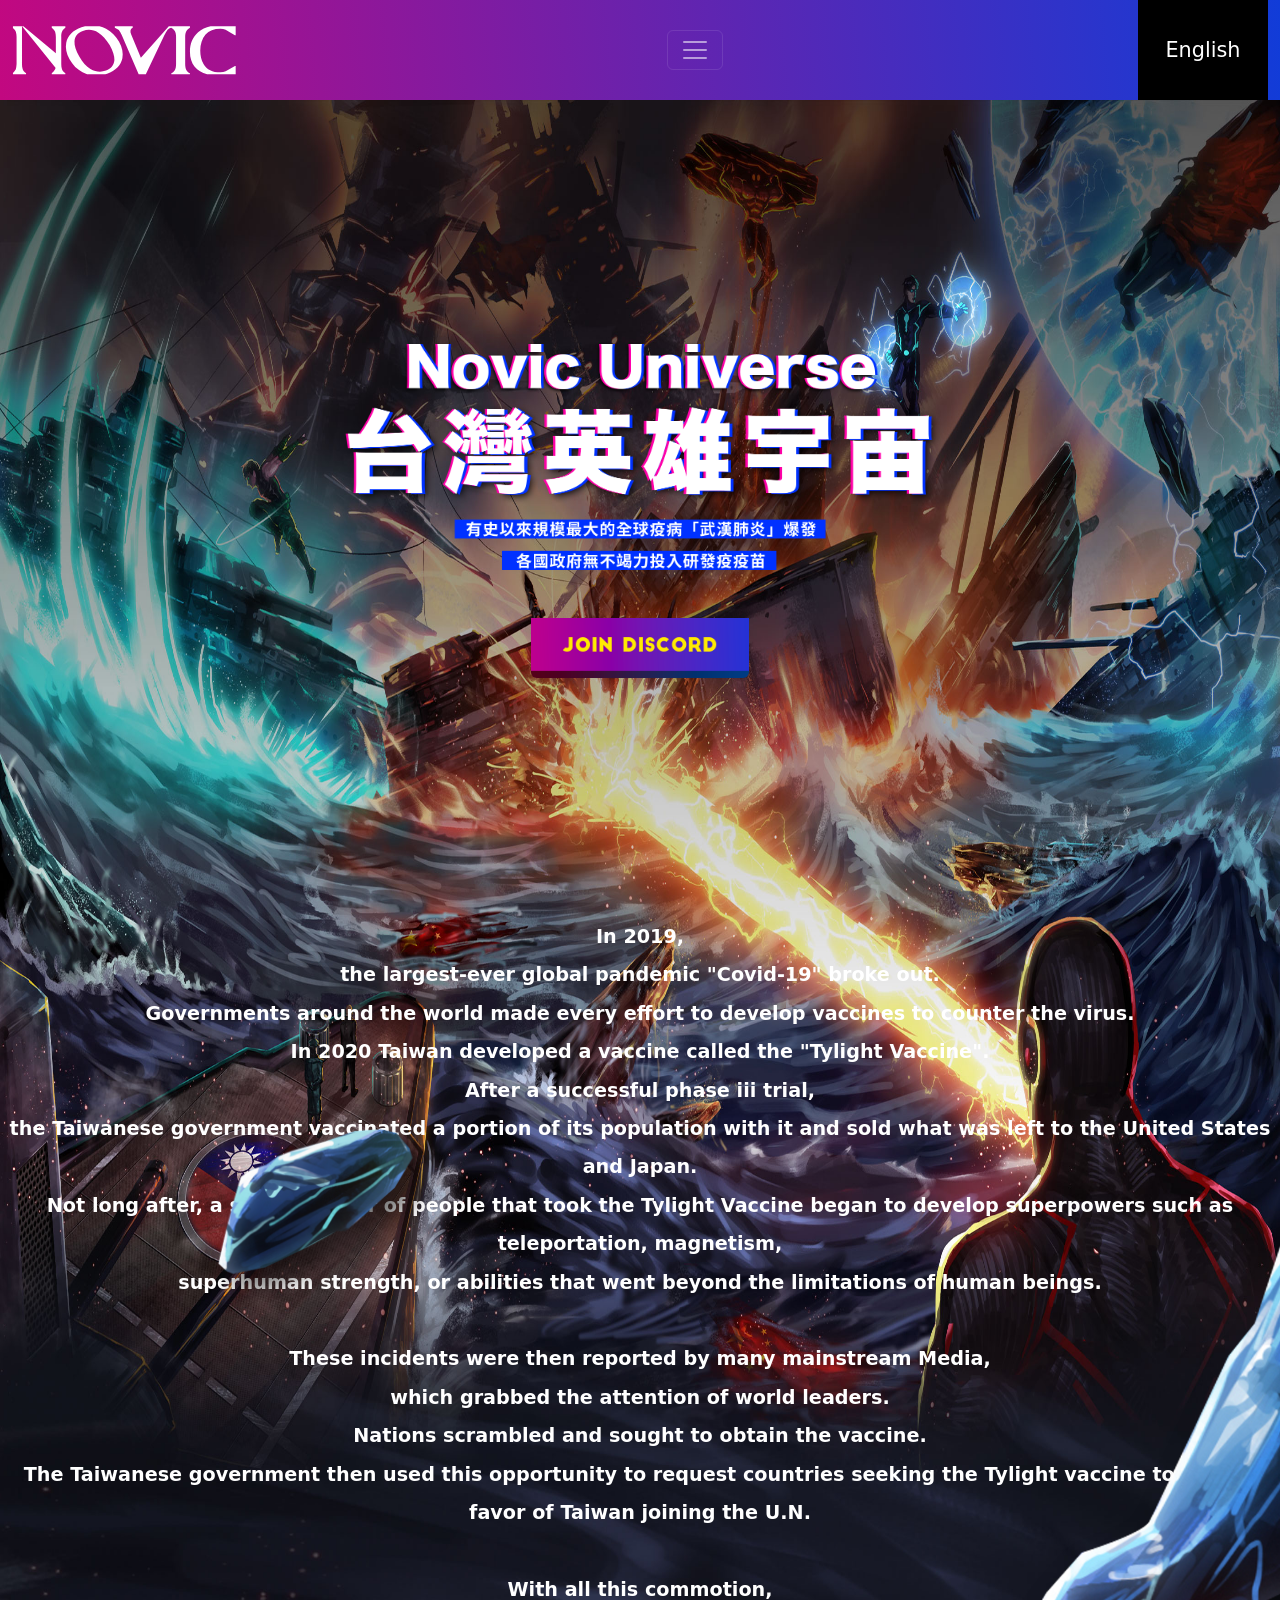
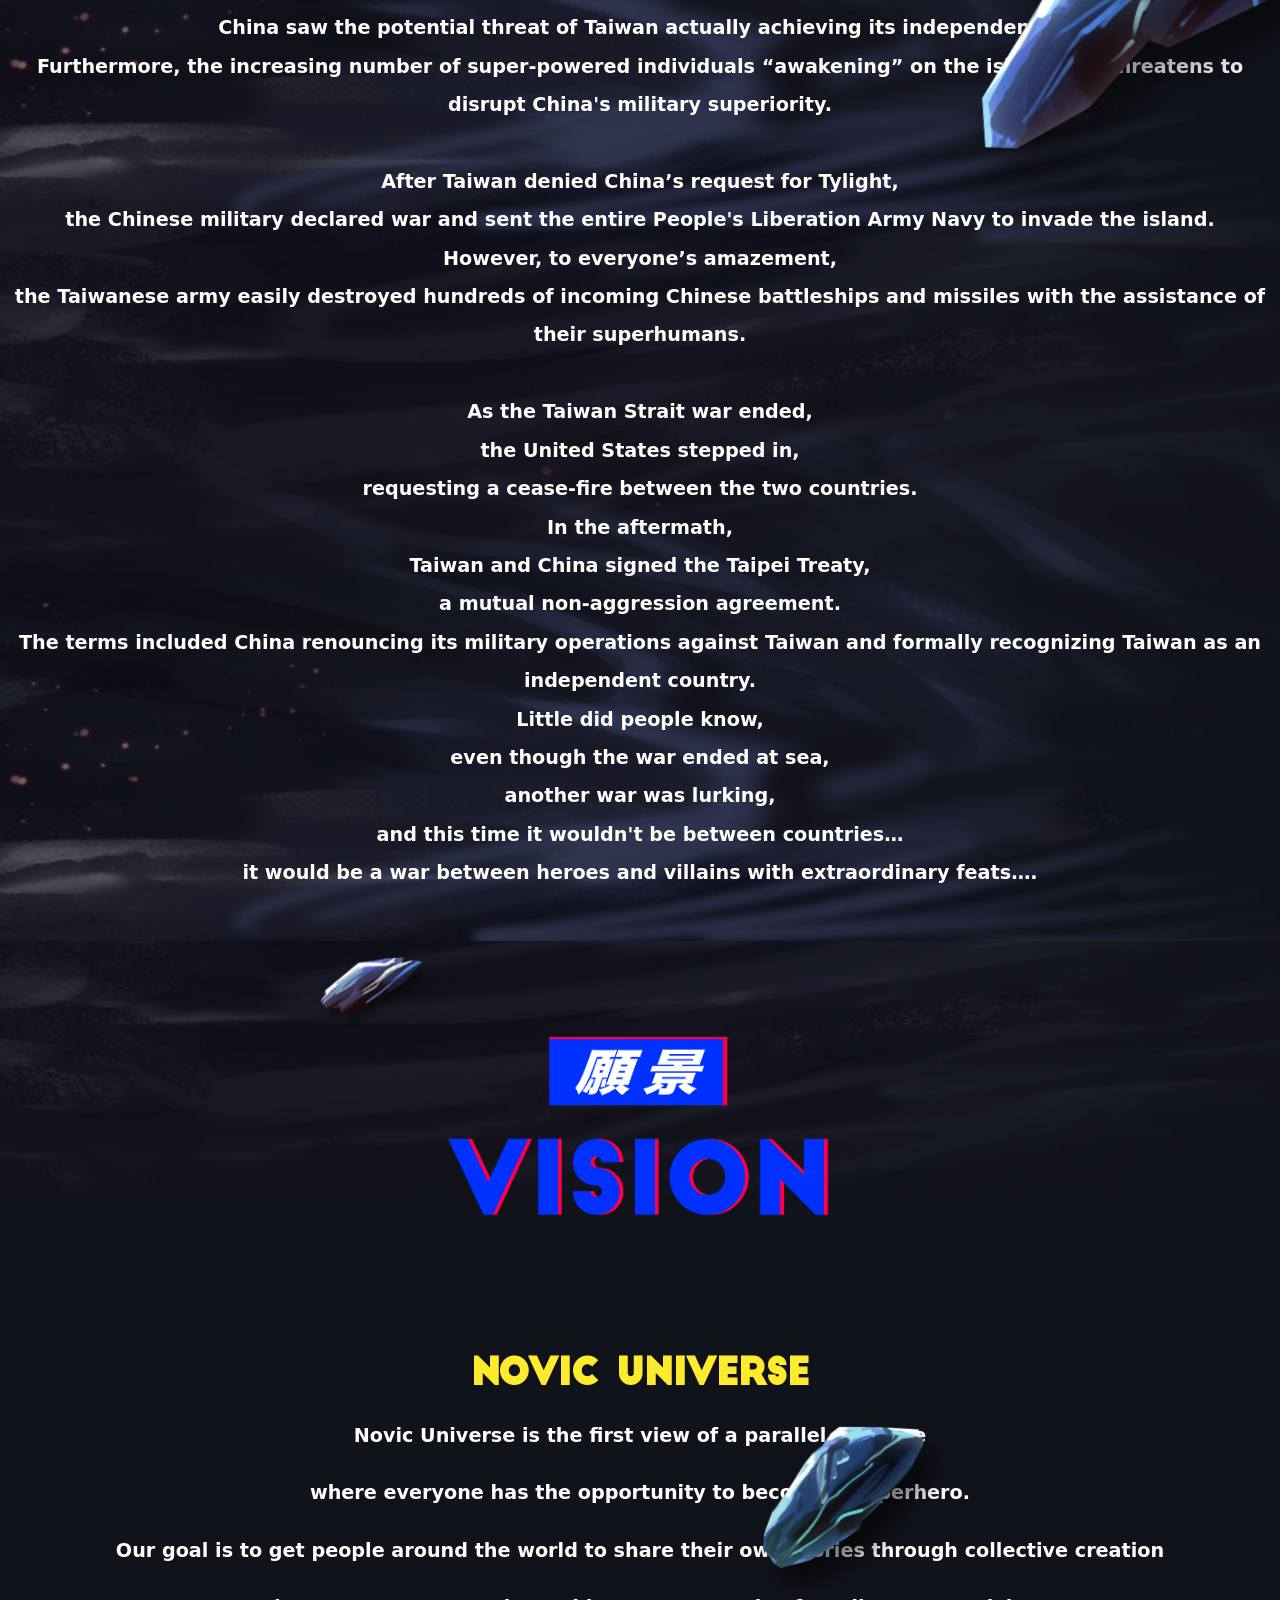
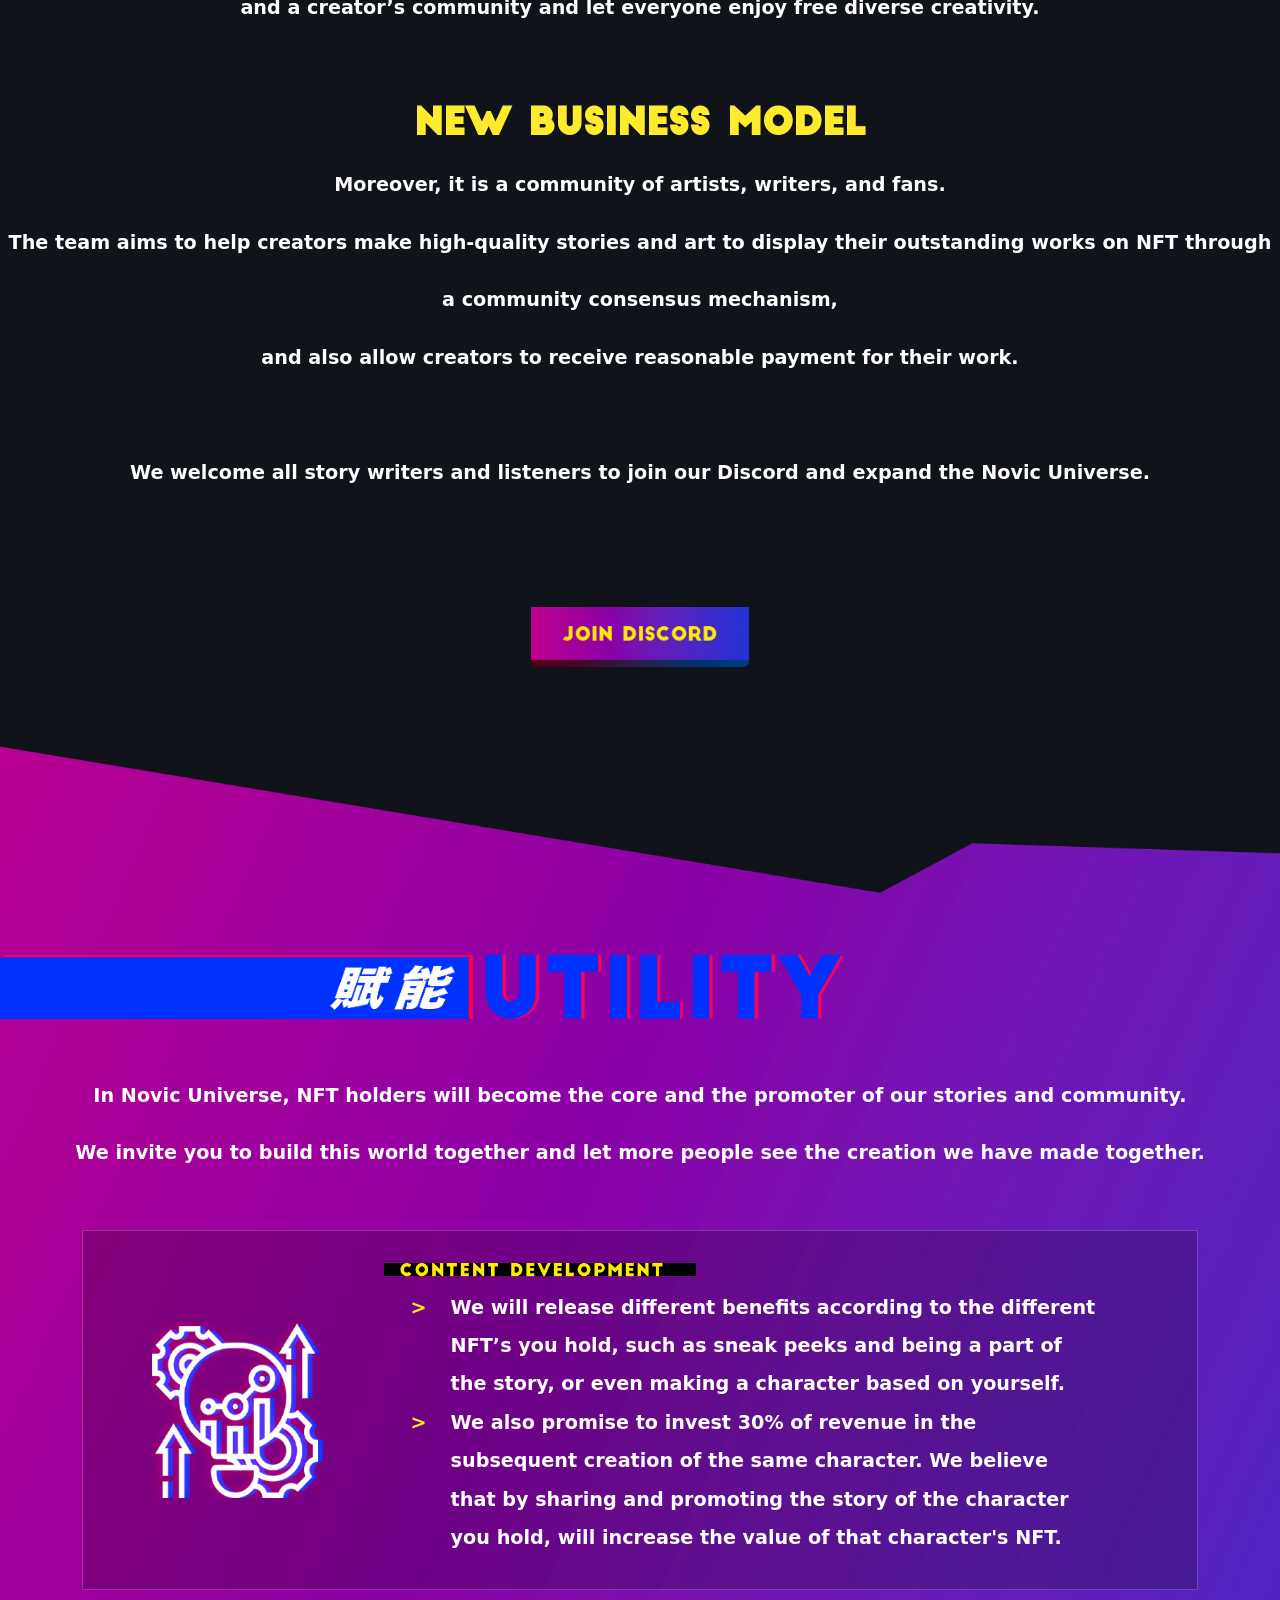
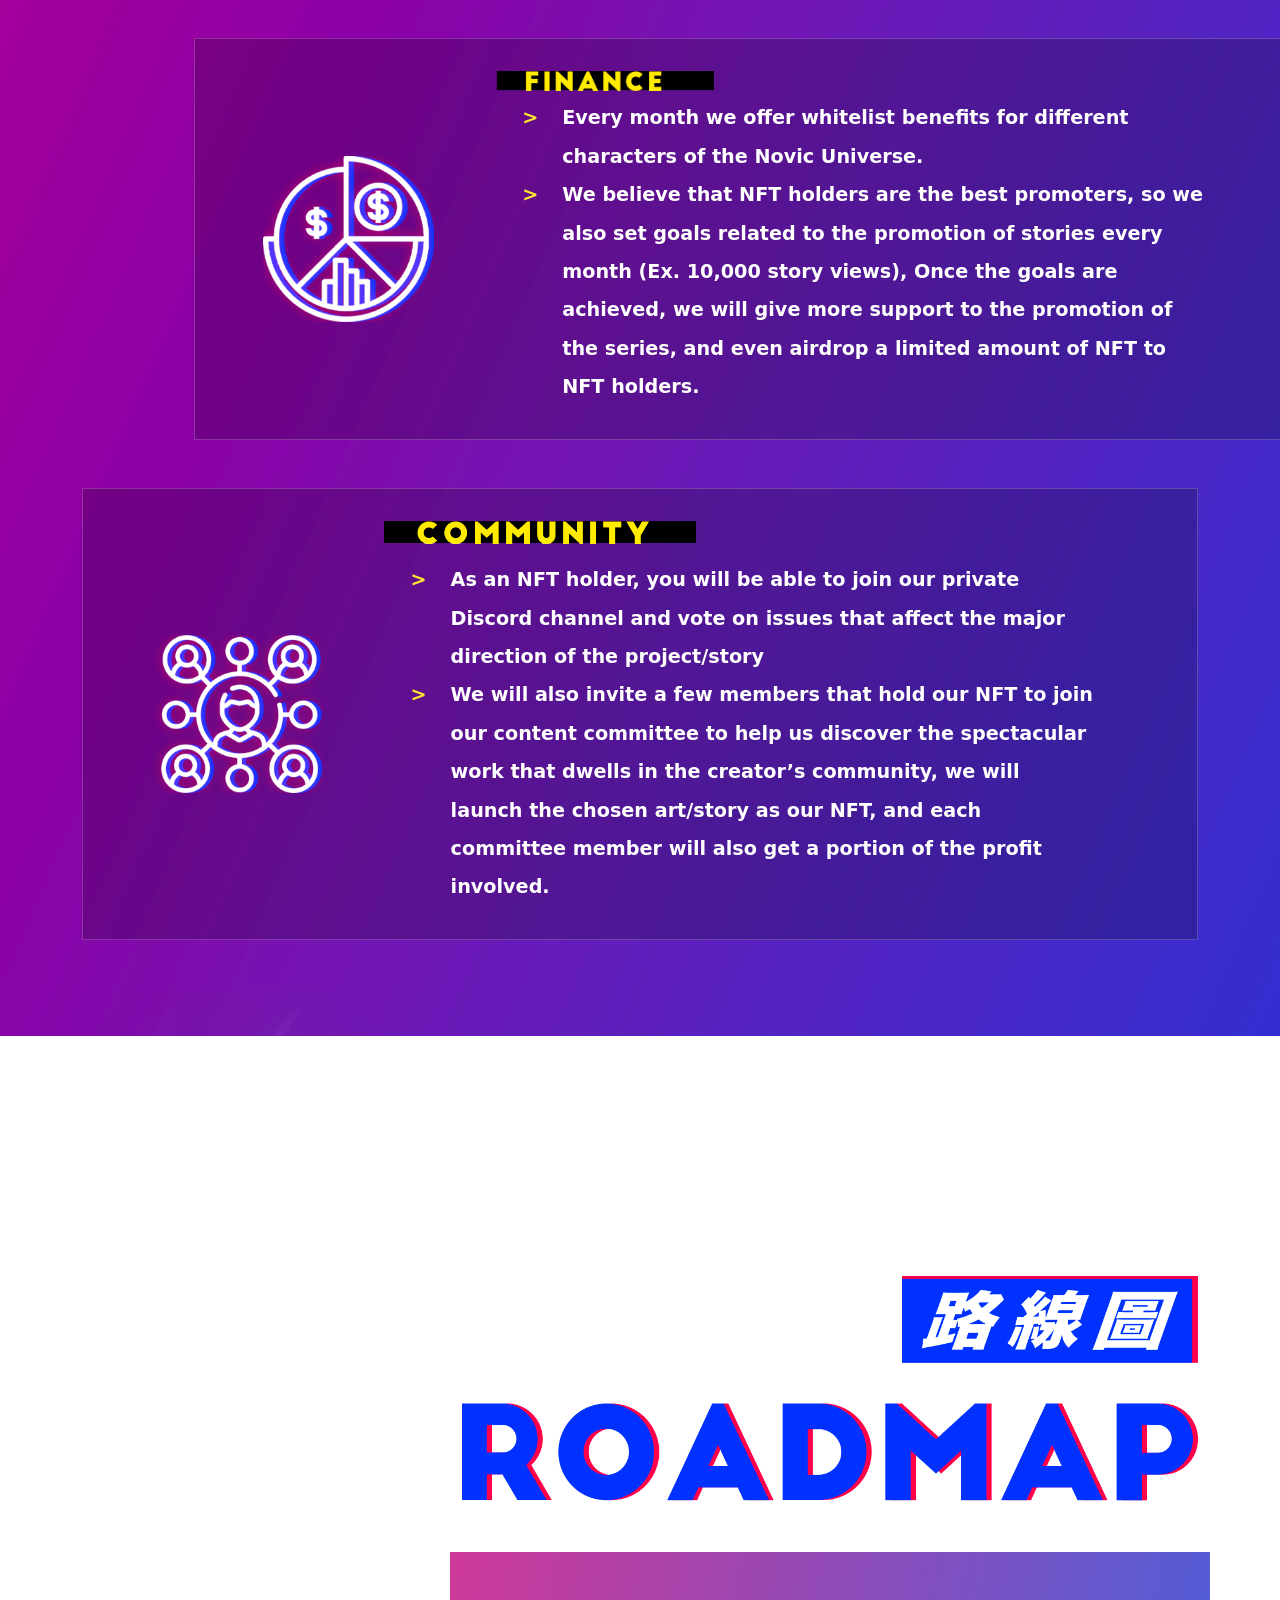
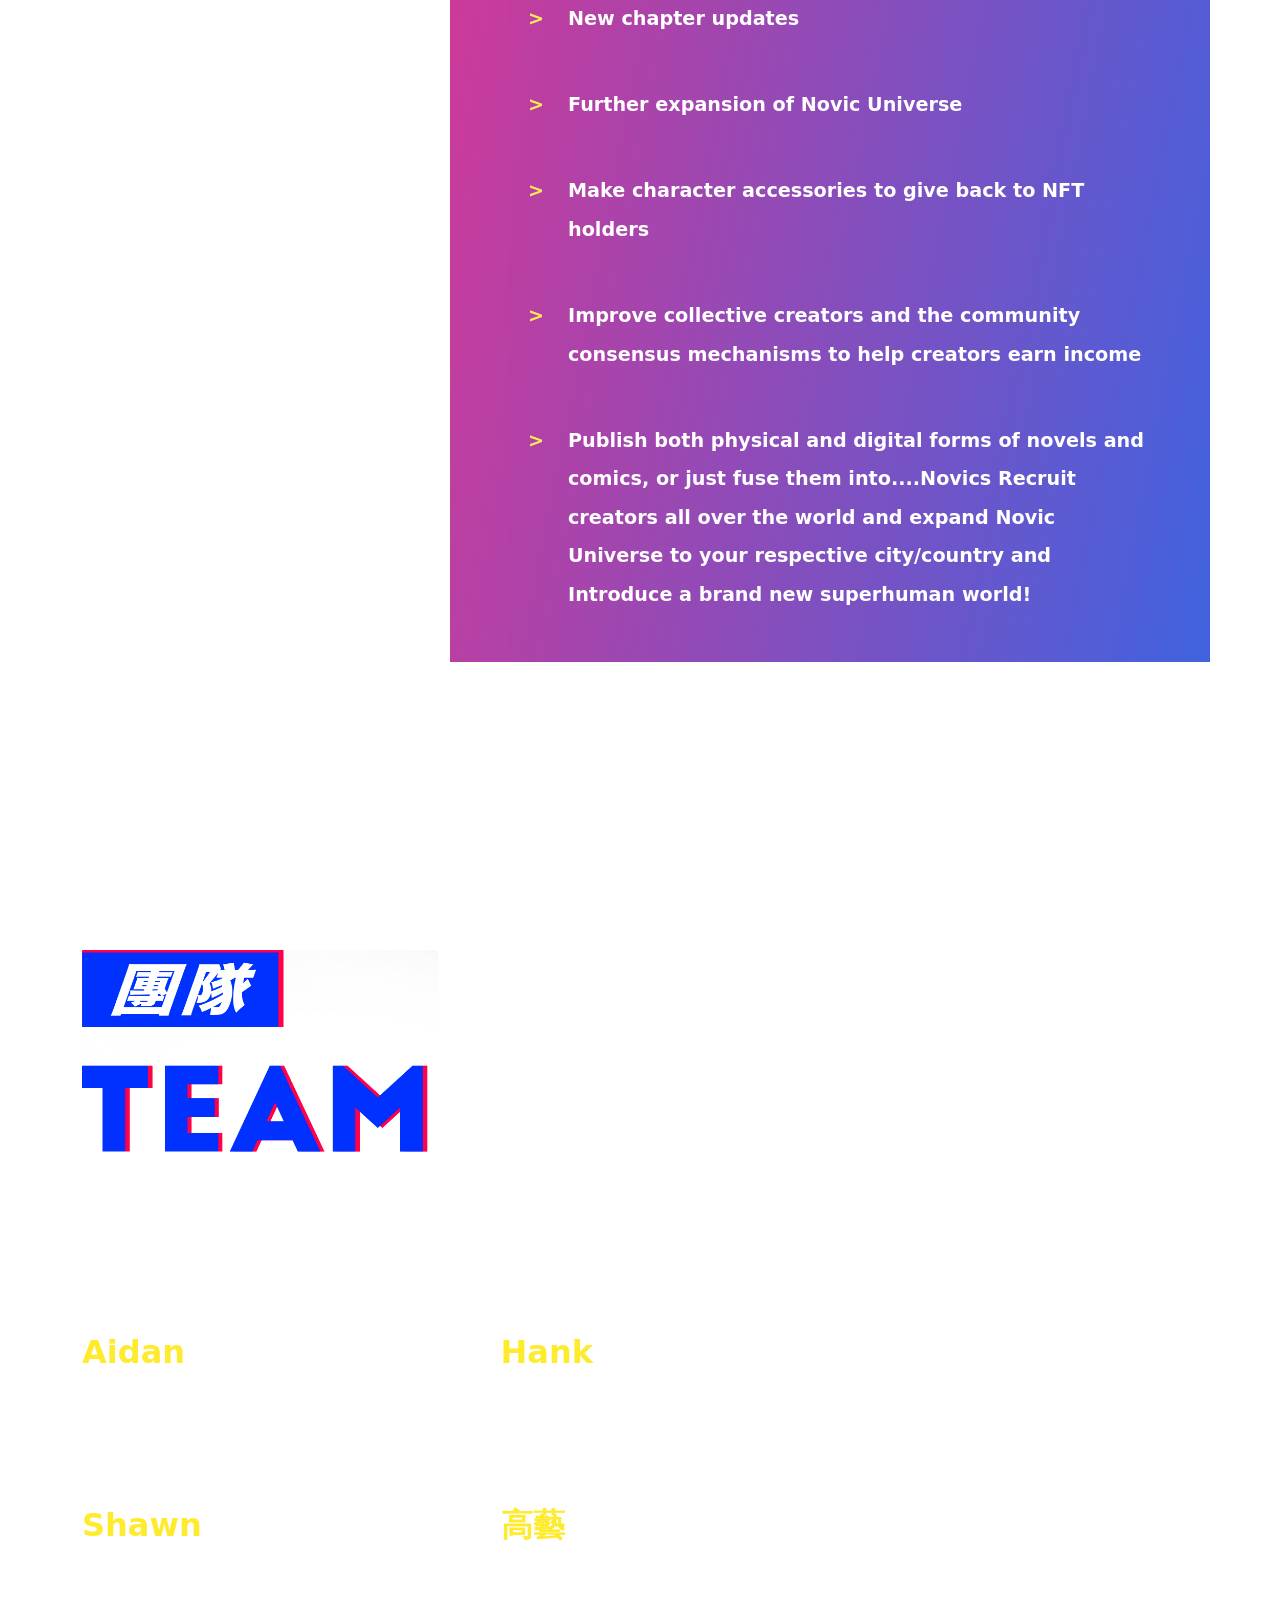
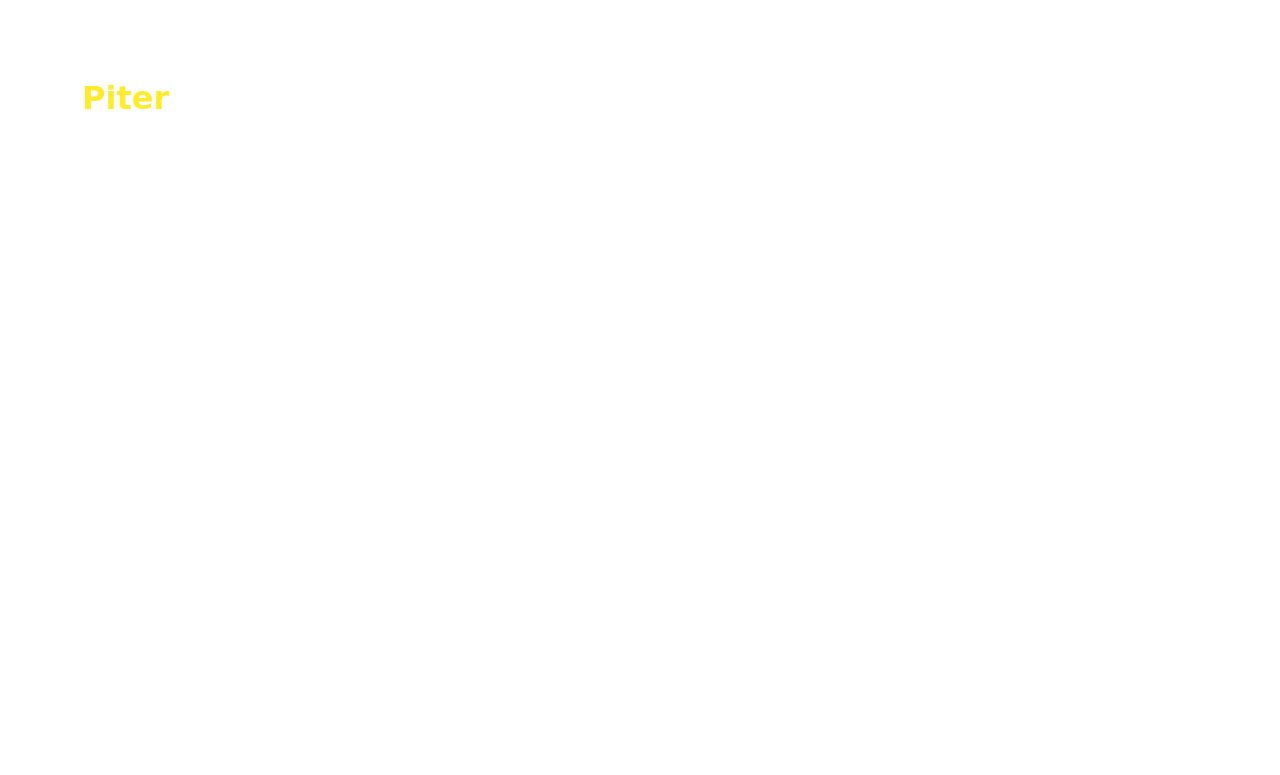
==== index _en.html @ e566b88c "English page done" ====
<!DOCTYPE html>
<html lang="en">
<head>
  <meta charset="UTF-8">
  <meta http-equiv="X-UA-Compatible" content="IE=edge">
  <meta name="viewport" content="width=device-width, initial-scale=1.0">
  <title>Novic</title>
  <!-- CSS only -->
  <link href="https://cdn.jsdelivr.net/npm/bootstrap@5.1.3/dist/css/bootstrap.min.css" rel="stylesheet" integrity="sha384-1BmE4kWBq78iYhFldvKuhfTAU6auU8tT94WrHftjDbrCEXSU1oBoqyl2QvZ6jIW3" crossorigin="anonymous">
  <link rel="stylesheet" type="text/css"  href="main.css">
</head>
<body>
  <nav class="navbar navbar-expand-xxl navbar-dark" aria-label="Seventh navbar example" id="nav">
    <div class="container-fluid">
      <a class="navbar-brand" href="#">
        <svg 
        xmlns="http://www.w3.org/2000/svg"
        xmlns:xlink="http://www.w3.org/1999/xlink"
        width="224px" height="49px">
        <path fill-rule="evenodd"  fill="rgb(255, 255, 255)"
        d="M208.367,46.373 C210.414,46.373 212.091,46.004 213.672,45.262 L222.979,39.911 L223.682,39.911 L223.682,48.213 L195.080,48.213 C189.820,46.755 185.674,44.292 182.678,40.727 C179.609,36.789 177.932,31.735 177.932,25.639 C177.932,17.687 180.631,11.222 186.121,6.242 C189.465,3.390 193.624,1.444 198.597,0.322 L223.682,0.322 L223.682,9.140 L222.887,9.140 L213.580,3.790 C212.091,3.048 210.414,2.677 208.460,2.677 C201.947,2.677 196.920,4.610 193.570,8.398 C190.123,12.561 188.264,17.910 188.264,24.601 C188.264,29.951 189.286,34.412 191.522,37.902 C194.777,43.550 200.363,46.373 208.367,46.373 ZM159.320,47.342 C160.805,46.674 162.016,45.483 162.948,43.922 C163.693,42.511 164.063,40.578 164.063,37.977 L164.063,11.075 C164.063,8.547 163.693,6.614 162.948,5.127 C162.112,3.641 160.805,2.453 159.320,1.637 C157.736,2.006 156.433,2.750 155.596,3.864 C154.571,5.351 153.456,7.134 152.338,9.214 L133.829,48.213 L126.662,48.213 L109.712,8.994 C108.779,6.986 107.849,5.351 106.827,4.013 C105.895,3.194 104.592,2.378 102.825,1.637 L102.825,0.322 L120.692,0.322 L120.692,1.637 C118.367,2.750 117.808,5.053 119.204,8.547 L128.862,31.687 L156.813,0.322 L177.931,0.322 L177.931,1.637 C176.443,2.378 175.140,3.567 174.303,5.127 C173.559,6.538 173.185,8.472 173.185,11.075 L173.185,37.977 C173.185,40.504 173.559,42.436 174.303,43.922 C175.140,45.408 176.350,46.596 177.931,47.342 L177.931,48.213 L159.320,48.213 L159.320,47.342 ZM110.388,32.255 C108.871,39.451 103.770,44.577 95.086,47.639 C94.472,47.855 93.862,48.033 93.252,48.213 L75.126,48.213 C73.581,47.705 72.051,47.083 70.540,46.299 C65.171,43.397 60.763,39.103 57.531,33.255 C54.337,27.477 53.248,22.010 54.228,16.791 C55.745,9.595 60.846,4.467 69.492,1.336 C70.677,0.920 71.859,0.604 73.031,0.322 L87.468,0.322 C89.701,0.880 91.904,1.668 94.079,2.745 C99.532,5.617 103.770,9.974 107.085,15.789 C110.279,21.569 111.368,27.033 110.388,32.255 ZM97.634,19.121 C94.233,13.335 90.438,9.229 86.382,6.675 C81.316,3.588 76.139,3.058 70.815,5.015 C65.570,6.943 62.737,10.461 62.510,15.577 C62.271,19.561 63.842,24.614 67.282,30.468 C70.514,36.314 74.226,40.449 78.451,42.941 C83.562,45.932 88.691,46.562 94.019,44.605 C99.260,42.675 101.975,39.118 102.406,34.012 C102.524,29.990 100.943,25.103 97.634,19.121 ZM39.760,47.339 C41.341,46.078 42.459,44.666 43.111,43.254 C43.481,41.842 43.296,43.997 43.481,41.842 L10.056,0.324 L11.401,0.324 L43.855,27.126 L43.855,11.074 C43.855,8.992 43.577,7.209 43.111,5.797 C42.552,4.310 41.341,2.973 39.760,1.636 L39.760,0.324 L53.347,0.324 L53.347,1.636 C51.578,2.973 50.371,4.310 49.997,5.797 C49.438,7.133 49.160,8.917 49.253,11.074 L49.253,37.976 C49.253,40.058 49.438,41.767 49.997,43.254 C50.371,44.666 51.488,46.078 53.347,47.339 L53.347,48.212 L39.760,48.212 L39.760,47.339 ZM14.072,47.342 L14.072,48.213 L0.951,48.213 L0.951,46.882 C2.254,45.734 3.257,44.503 3.832,43.255 C4.206,41.843 4.391,40.134 4.579,37.977 L4.579,11.075 C4.579,8.994 4.298,7.210 3.832,5.798 C3.334,4.467 2.293,3.256 0.951,2.058 L0.951,0.322 L9.977,0.322 L9.977,37.977 C9.977,40.060 10.162,41.769 10.721,43.255 C11.092,44.667 12.210,46.079 14.072,47.342 Z"/>
        </svg>
      </a>
      <button class="navbar-toggler" type="button" data-bs-toggle="collapse" data-bs-target="#navbarsExampleXxl" aria-controls="navbarsExampleXxl" aria-expanded="false" aria-label="Toggle navigation">
        <span class="navbar-toggler-icon"></span>
      </button>

      <div class="collapse navbar-collapse justify-content-md-center" id="navbarsExampleXxl">
        <ul class="navbar-nav">
          <li class="nav-item">
            <a class="nav-link" href="#main">worldview</a>
          </li>
          <li class="nav-item">
            <a class="nav-link" href="#">Character </a>
          </li>
          <li class="nav-item">
            <a class="nav-link" href="#vision">Vision</a>
          </li>
          <li class="nav-item">
            <a class="nav-link" href="#utility">utility</a>
          </li>
          <li class="nav-item">
            <a class="nav-link">Mint</a>
          </li>
          <li class="nav-item">
            <a class="nav-link" href="#roadmap">roadmap</a>
          </li>
          <li class="nav-item">
            <a class="nav-link" href="#team">team</a>
          </li>
        </ul>
      </div>
      <div class="language">
        English
        <div class="swith_language">
          <a class="nav-link" href="index.html">
            繁中
          </a>
        </div>
      </div>
    </div>
  </nav>

  <section id="main" class="pb-5">
    <div id="title">
      <img class="rounded mx-auto d-block logo" src="img/title.png" alt="">
      <a href="https://lihi1.com/vHdGQ" target="_blank">
        <img class="rounded mx-auto d-block pt-5 join_button" src="img/join.png" alt="" width="17%">
      </a>
      <img src="img/ston_1.png" class="stons" id="ston_1" alt="">
      <img src="img/ston_3.png" class="stons" id="ston_3" alt="">
      <p class="text fw-bold">
        In 2019, <br/>
        the largest-ever global pandemic "Covid-19" broke out. <br/>
        Governments around the world made every effort to develop vaccines to counter the virus.<br/>
        In 2020 Taiwan developed a vaccine called the "Tylight Vaccine". <br/>
        After a successful phase iii trial,<br/>
        the Taiwanese government vaccinated a portion of its population with it and sold what was left to the United States and Japan.<br/>
        Not long after, a small number of people that took the Tylight Vaccine began to develop superpowers such as teleportation, magnetism, <br/>
        superhuman strength, or abilities that went beyond the limitations of human beings. 
        <br/><br/>

        These incidents were then reported by many mainstream Media, <br/>
        which grabbed the attention of world leaders. <br/>
        Nations scrambled and sought to obtain the vaccine.<br/>
        The Taiwanese government then used this opportunity to request countries seeking the Tylight vaccine to vote in favor of Taiwan joining the U.N. <br/><br/>

        With all this commotion,<br/>
        China saw the potential threat of Taiwan actually achieving its independence.<br/>
        Furthermore,  the increasing number of super-powered individuals “awakening” on the island also threatens to disrupt China's military superiority.<br/><br/>
        
        
        After Taiwan denied China’s request for Tylight, <br/>
        the Chinese military declared war and sent the entire People's Liberation Army Navy to invade the island.<br/>
        However, to everyone’s amazement,<br/>
        the Taiwanese army easily destroyed hundreds of incoming Chinese battleships and missiles with the assistance of their superhumans.<br/><br/>

        As the Taiwan Strait war ended,<br/>
        the United States stepped in,<br/>
        requesting a cease-fire between the two countries.<br/>
        In the aftermath,<br/>
        Taiwan and China signed the Taipei Treaty,<br/>
        a mutual non-aggression agreement.<br/>
        The terms included China renouncing its military operations against Taiwan and formally recognizing Taiwan as an independent country.<br/>
        Little did people know, <br/>
        even though the war ended at sea,<br/>
        another war was lurking,<br/>
        and this time it wouldn't be between countries…<br/>
        it would be a war between heroes and villains with extraordinary feats….<br/>

      </p>
    </div>
  </section>
  <section id="vision" class="py-5">
    <img class="rounded mx-auto d-block pt-5" id="vision_title" src="img/vision_ttl.png" alt="" width="33%">
    <img src="img/ston_4.png" class="stons" id="ston_4" alt="">
    <img src="img/ston_2.png" class="stons" id="ston_2" alt="">
    <p class="subtitle"><strong>Novic Universe</strong></p>
    <p class="vision_text"><strong>
      Novic Universe is the first view of a parallel universe<br/>
      where everyone has the opportunity to become a superhero.<br/>
      Our goal is to get people around the world to share their own stories through collective creation<br/> 
      and a creator’s community and let everyone enjoy free diverse creativity.<br/><br>
      
    </strong></p>
    <p class="subtitle"><strong>New business model</strong></p>
    <p class="vision_text"><strong>
      Moreover, 
      it is a community of artists, writers, and fans. <br>
      The team aims to help creators make high-quality stories and art to display their outstanding works on NFT through a community consensus mechanism, <br>
      and also allow creators to receive reasonable payment for their work.<br><br>

      We welcome all story writers and listeners to join our Discord and expand the Novic Universe.<br><br>
    </strong></p>
    <a href="https://lihi1.com/vHdGQ" target="_blank">
      <img class="rounded mx-auto d-block pt-5 join_button" src="img/join.png" alt="" width="17%">
    </a>
  </section>
  <section id="utility" class="pb-5">
    <img class="rounded d-block pb-5" src="img/utility_ttl.png" alt="" width="66%">
    <p class="utility_text fw-bold">
      In Novic Universe, NFT holders will become the core and the promoter of our stories and community. <br>
      We invite you to build this world together and let more people see the creation we have made together. <br>
    </p>
    <div class="container">
      <div class="utility_block my-5">
        <div class="row">
          <div class="col-3 text-center align-self-center">
            <img src="img/utiliry_1.png" width="70%" alt="">
          </div>
          <div class="col-9">
            <img src="img/en_subtitle.png" class="pb-2" width="40%" alt="">
            <div class="row">
              <span class="utility_block_arrow col-1">
                  >
              </span>
              <p class="utility_block_text col-10 fw-bold" >
                We will release different benefits according to the different NFT’s you hold, such as sneak peeks and being a part of the story, or even making a character based on yourself.
              </p>
            </div>
            <div class="row">
              <span class="utility_block_arrow col-1">
                  >
              </span>
              <p class="utility_block_text col-10 fw-bold" >
                We also promise to invest 30% of revenue in the subsequent creation of the same character. We believe that by sharing and promoting the story of the character you hold, will increase the value of that character's NFT.
              </p>
            </div>
          </div>
        </div>
      </div>
      <div class="utility_block my-5">
        <div class="row">
          <div class="col-3 text-center align-self-center">
            <img src="img/utiliry_2.png" width="70%" alt="">
          </div>
          <div class="col-9">
            <img src="img/en_subtitle_1.png" class="pb-2" width="28%" alt="">
            <div class="row">
              <span class="utility_block_arrow col-1">
                  >
              </span>
              <p class="utility_block_text col-10 fw-bold" >
                Every month we offer whitelist benefits for different characters of the Novic Universe.
              </p>
            </div>
            <div class="row">
              <span class="utility_block_arrow col-1">
                  >
              </span>
              <p class="utility_block_text col-10 fw-bold" >
                We believe that NFT holders are the best promoters, so we also set goals related to the promotion of stories every month (Ex.  10,000 story views), Once the goals are achieved, we will give more support to the promotion of the series, and even airdrop a limited amount of NFT to NFT holders.
              </p>
            </div>
          </div>
        </div>
      </div>
      <div class="utility_block my-5">
        <div class="row">
          <div class="col-3 text-center align-self-center">
            <img src="img/utiliry_3.png" width="70%" alt="">
          </div>
          <div class="col-9">
            <img src="img/en_subtitle_2.png" class="pb-2" width="40%" alt="">
            <div class="row">
              <span class="utility_block_arrow col-1">
                  >
              </span>
              <p class="utility_block_text col-10 fw-bold" >
                As an NFT holder, you will be able to join our private Discord channel and vote on issues that affect the major direction of the project/story
              </p>
            </div>
            <div class="row">
              <span class="utility_block_arrow col-1">
                  >
              </span>
              <p class="utility_block_text col-10 fw-bold" >
                We will also invite a few members that hold our NFT to join our content committee to help us discover the spectacular work that dwells in the creator’s community, we will launch the chosen art/story as our NFT, and each committee member will also get a portion of the profit involved.
              </p>
            </div>
          </div>
        </div>
      </div>
    </div>
  </section>
  <section id="roadmap">
    <div class="container">
      <div class="row justify-content-end">
        <div class="col-8">
          <img src="img/roadmap_title.png" width="100%" alt="">
        </div>
      </div>
      <div class="row justify-content-end mt-5">
        <div class="col-8 roadmap_content">
          <div class="row w-100 justify-content-center my-5 ps-3">
            <span class="roadmap_block_arrow col-1">
              >
            </span>
            <p class="roadmap_block_text col-10 fw-bold">
              New chapter updates
            </p>
          </div>
          <div class="row w-100 justify-content-center my-5 ps-3">
            <span class="roadmap_block_arrow col-1">
              >
            </span>
            <p class="roadmap_block_text col-10 fw-bold" >
              Further expansion of Novic Universe
            </p>
          </div>
          <div class="row w-100 justify-content-center my-5 ps-3">
            <span class="roadmap_block_arrow col-1">
              >
            </span>
            <p class="roadmap_block_text col-10 fw-bold" >
              Make character accessories to give back to NFT holders
            </p>
          </div>
          <div class="row w-100 justify-content-center my-5 ps-3">
            <span class="roadmap_block_arrow col-1">
              >
            </span>
            <p class="roadmap_block_text col-10 fw-bold" >
              Improve collective creators and the community consensus mechanisms to help creators earn income
            </p>
          </div>
          <div class="row w-100 justify-content-center my-5 ps-3">
            <span class="roadmap_block_arrow col-1">
              >
            </span>
            <p class="roadmap_block_text col-10 fw-bold" >
              Publish both physical and digital forms of novels and comics, or just fuse them into....Novics
              Recruit creators all over the world and expand Novic Universe to your respective city/country and Introduce a brand new superhuman world!              
            </p>
          </div>


        </div>
      </div>

      <div class="row mt-5" id="team">
        <div class="col-4">
          <img src="img/team_ttl.png" width="100%" alt="">
        </div>
      </div>
      <div class="row w-75 my-5">
        <div class="col-6">
          <div class="team_member_name">Aidan</div>
          <div class="team_member_intro">
            Project Coordinator<br/>
            PM, Engineer @ Internet Industry
          </div>
        </div>
        <div class="col-6">
          <div class="team_member_name">Hank</div>
          <div class="team_member_intro">
            Marketing Specialist<br/>
            Marketing Vetaran
          </div>
        </div>
      </div>
      <div class="row w-75 my-5">
        <div class="col-6">
          <div class="team_member_name">Shawn</div>
          <div class="team_member_intro">
            Crypto Developer<br/>
            Developer @ Web3 Company
          </div>
        </div>
        <div class="col-6">
          <div class="team_member_name">高藝</div>
          <div class="team_member_intro">
            Advisor
          </div>
        </div>
      </div>
      <div class="row w-75 my-5">
        <div class="col-6">
          <div class="team_member_name">Piter</div>
          <div class="team_member_intro">
            Story Writer<br/>
            Game | Entertainment Industry
          </div>
        </div>
      </div>
    </div>

    <footer class="container my-5">
      <div class="row justify-content-center my-5">
        <div class="col-1 text-center">
          <img src="img/fb.png" class="social_media_icon" alt="">
        </div>
        <div class="col-1 text-center">
          <img src="img/twitter.png" class="social_media_icon" alt="">
        </div>
        <div class="col-1 text-center">
          <a href="https://lihi1.com/vHdGQ" target="blank">
            <img src="img/discord.png" class="social_media_icon" alt="">
          </a>
        </div>
      </div>
      <div class="row justify-content-center my-3">
        <div class="col-6 text-center footer_text">COPYRIGHT©NOVIC ALL RIGHTS RESERVED.</div>
      </div>
    </footer>
  </section>
  <script src="https://cdn.jsdelivr.net/npm/bootstrap@5.1.3/dist/js/bootstrap.bundle.min.js" integrity="sha384-ka7Sk0Gln4gmtz2MlQnikT1wXgYsOg+OMhuP+IlRH9sENBO0LRn5q+8nbTov4+1p" crossorigin="anonymous"></script>
</body>
</html>
---- main.css ----
@font-face {
  font-family: 'BIGJOHN';
  src: url(./font/BIGJOHN.eot);
  src: url(./font/BIGJOHN.eot?#iefix) format('embedded-opentype'),
      url(./font/BIGJOHN.woff2) format('woff2'),
      url(./font/BIGJOHN.ttf) format('truetype');
}
#nav {
  width: 100%;
  min-height: 100px;
  padding: 0;
  background-image: -moz-linear-gradient( 5deg, rgb(194,8,128) 0%, rgb(17,60,216) 100%);
  background-image: -webkit-linear-gradient( 5deg, rgb(194,8,128) 0%, rgb(17,60,216) 100%);
  background-image: -ms-linear-gradient( 5deg, rgb(194,8,128) 0%, rgb(17,60,216) 100%);
}

.nav-link {
  display: block;
  text-decoration: none;
  color: white;
  font-size: 1.3rem;
  padding: 0;
}
.nav-item {
  min-width: 130px;
  line-height: 100px;
  text-align: center;
}
.language {
  float: right;
  color: white;
  font-size: 1.3rem;
  line-height: 100px;
  width: 130px;
  text-align: center;
  position: relative;
  background-color: black;
}

.swith_language {
  position: absolute;
  bottom: -100px;
  width: 130px;
  color: white;
  font-size: 1.3rem;
  line-height: 100px;
  display: none;
  background-color: black;
  z-index: 999;

}

.language:hover > .swith_language {
  display: block;
}
.logo {
  width: 50%;
}
#main, #vision, #utility, #roadmap {
  background-repeat: no-repeat;
  background-position: center;
  background-size: 100% 100% ;
  min-width: 100%;
}

#main {
  display: block;
  background-image: url('img/main_bg.jpg');
  position: relative;
}
#title, .text, #team, footer {
  padding-top: 15rem;
}
.text, .footer_text {
  color: white;
  text-align: center;
  line-height: 2;
  font-size: 1.2rem;
}
p {
  margin-bottom: 0;
}

#vision {
  display: block;
  background-image: url('img/2.jpg');
  position: relative;
}

.stons {
  position: absolute;
}
#ston_1 {
  width: 15rem;
  left: 13rem;
  top: 64rem;
}

#ston_4 {
  right: 20rem;
  width: 13rem;
  top: 30rem;
}

#ston_3 {
  right: 0;
  width: 20rem;
  top: 30rem;
  top: 70rem;
}

#ston_2 {
  left: 20rem;
  width: 7rem;
  top: 1rem;
}

#vision_title, #team {
  padding-bottom: 8rem;
}

.subtitle {
  font-size: 2.3rem;
  font-family: "BIGJOHN";
  color: rgb(255, 235, 46);
  line-height: 1.667;
  text-align: center;
  
}
.vision_text {
  color: white;
  text-align: center;
  line-height: 3;
  font-size: 1.2rem;
}

#utility {
  display: block;
  background-image: url('img/3.jpg');
  padding-top: 15rem;
  padding-bottom: 10rem;
}

.utility_text {
  color: white;
  text-align: center;
  line-height: 3;
  font-size: 1.2rem;
}

.utility_block {
  background-color: rgba(0, 0, 0, 0.2);
  display: block;
  width: 100%;
  border-style: solid;
  border-width: 1px;
  border-color: rgba(255, 255, 255, 0.2);
  padding: 2rem;
}
.utility_block:nth-child(2) {
  margin-left: 10%;
}

.utility_block_text, .roadmap_block_text {
  color: white;
  line-height: 2;
  font-size: 1.2rem;
}

.utility_block_arrow, .roadmap_block_arrow {
  color: rgb(255, 235, 46);
  text-align: right;
  line-height: 2;
  font-size: 1.2rem;
  font-weight: bold;
}

#roadmap {
  display: block;
  background-image: url('img/4.png');
  padding-top: 15rem;
  padding-bottom: 5rem;
}

.roadmap_content {
  background-image: -moz-linear-gradient( -11deg, rgb(194,8,128) 0%, rgb(17,60,216) 100%);
  background-image: -webkit-linear-gradient( -11deg, rgb(194,8,128) 0%, rgb(17,60,216) 100%);
  background-image: -ms-linear-gradient( -11deg, rgb(194,8,128) 0%, rgb(17,60,216) 100%);
  opacity: 0.8;
}

.team_member_name {
  color: rgb(255, 235, 46);
  font-size: 2rem;
  font-weight: bold;
}
.team_member_intro {
  color: white;
  font-size: 1.2rem;
  line-height: 2;
}

.footer_text {
  font-size: 1rem;
}

.social_media_icon {
  height: 2rem;
}

@media(max-width: 540px) {
  html {
    font-size: 10px;
  }
  .language, .swith_language{
    display: none;
  }
  .logo {
    width: 80%;
  }
  .join_button {
    width: 50%;
  }
  .stons {
    display: none;
  }
}
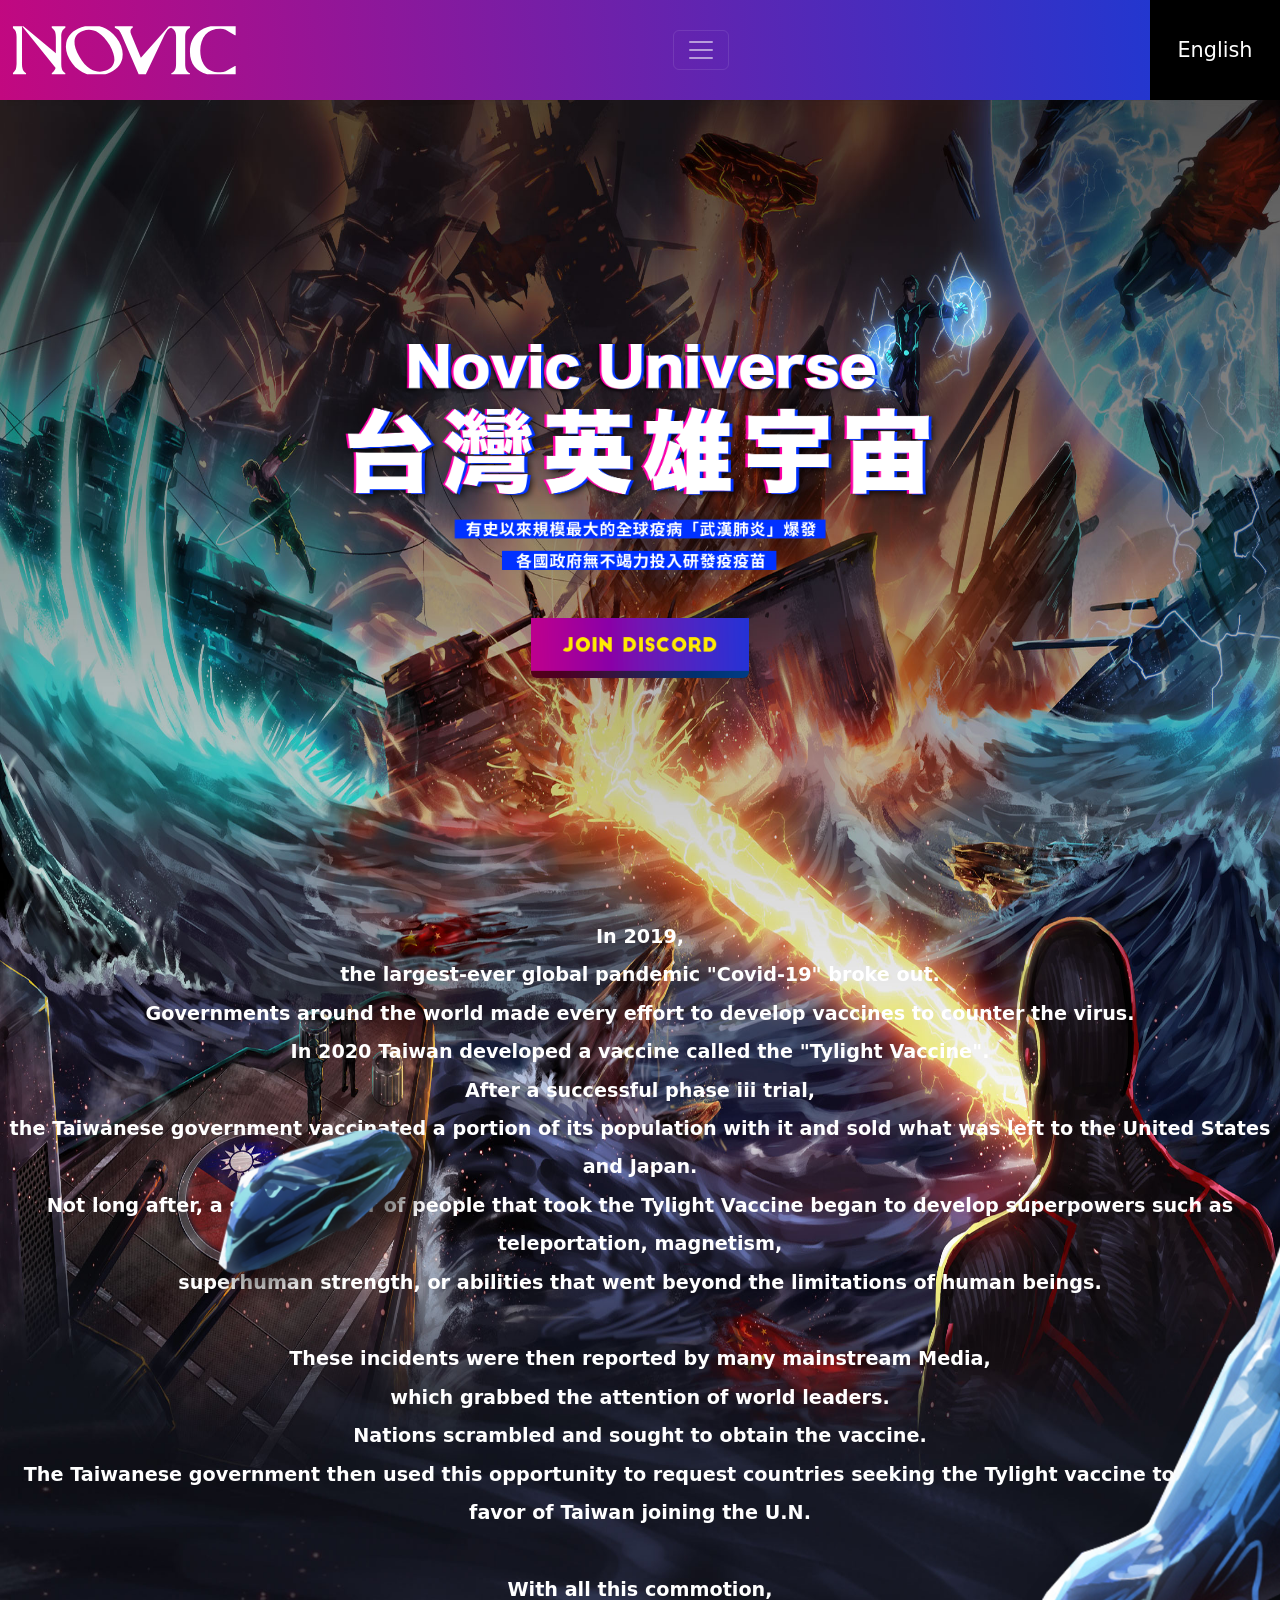
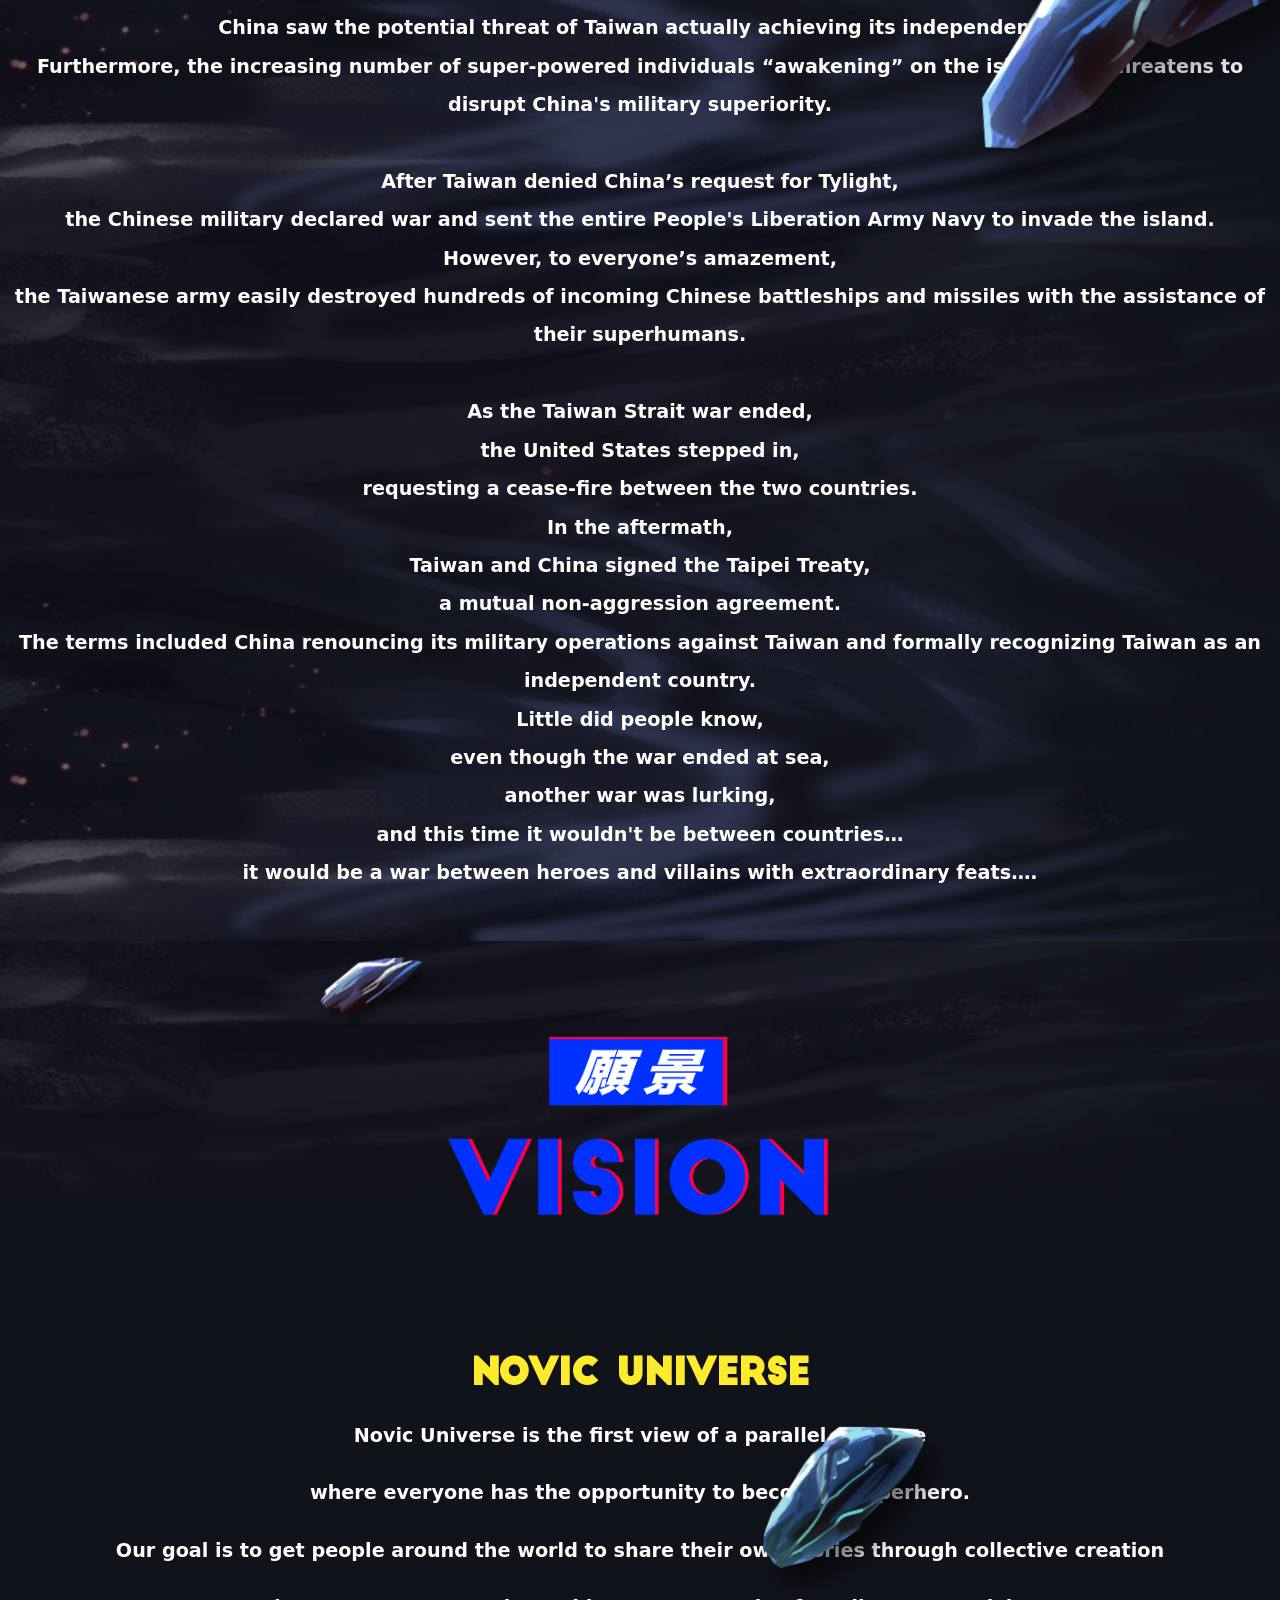
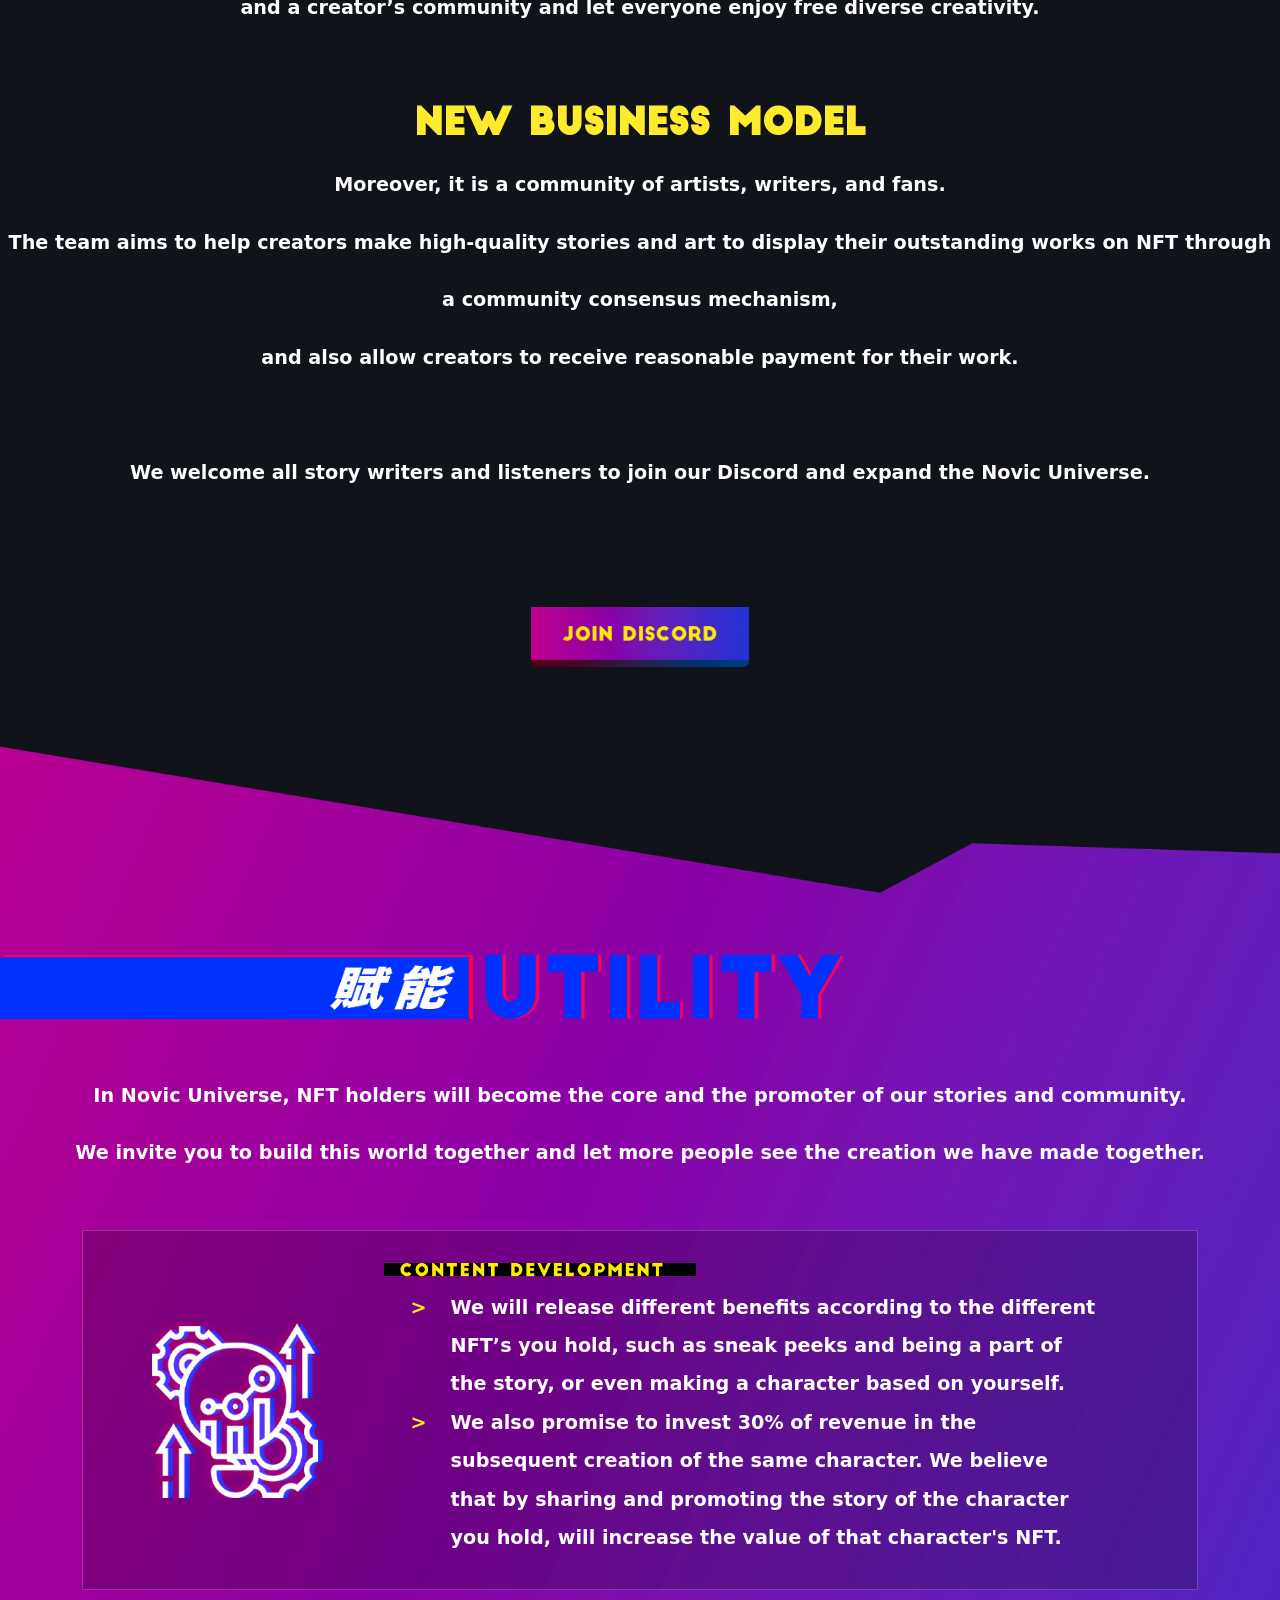
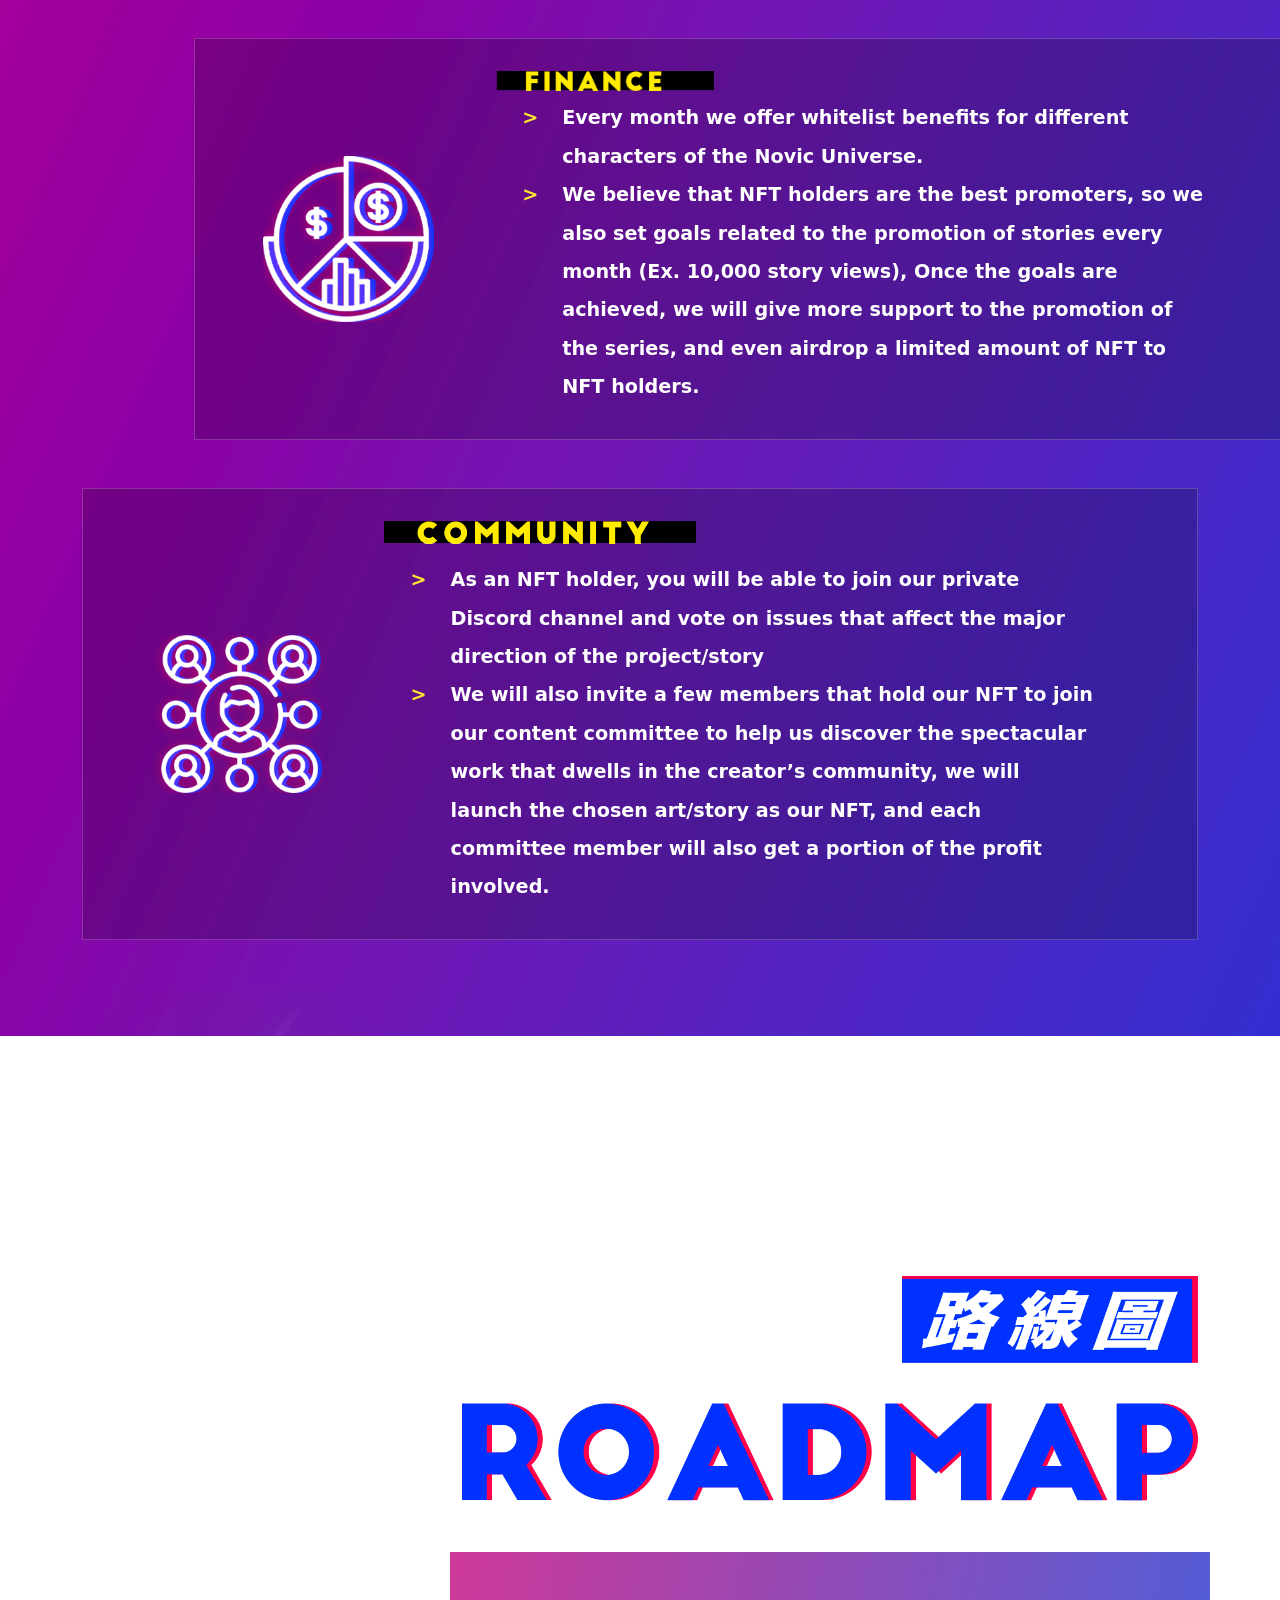
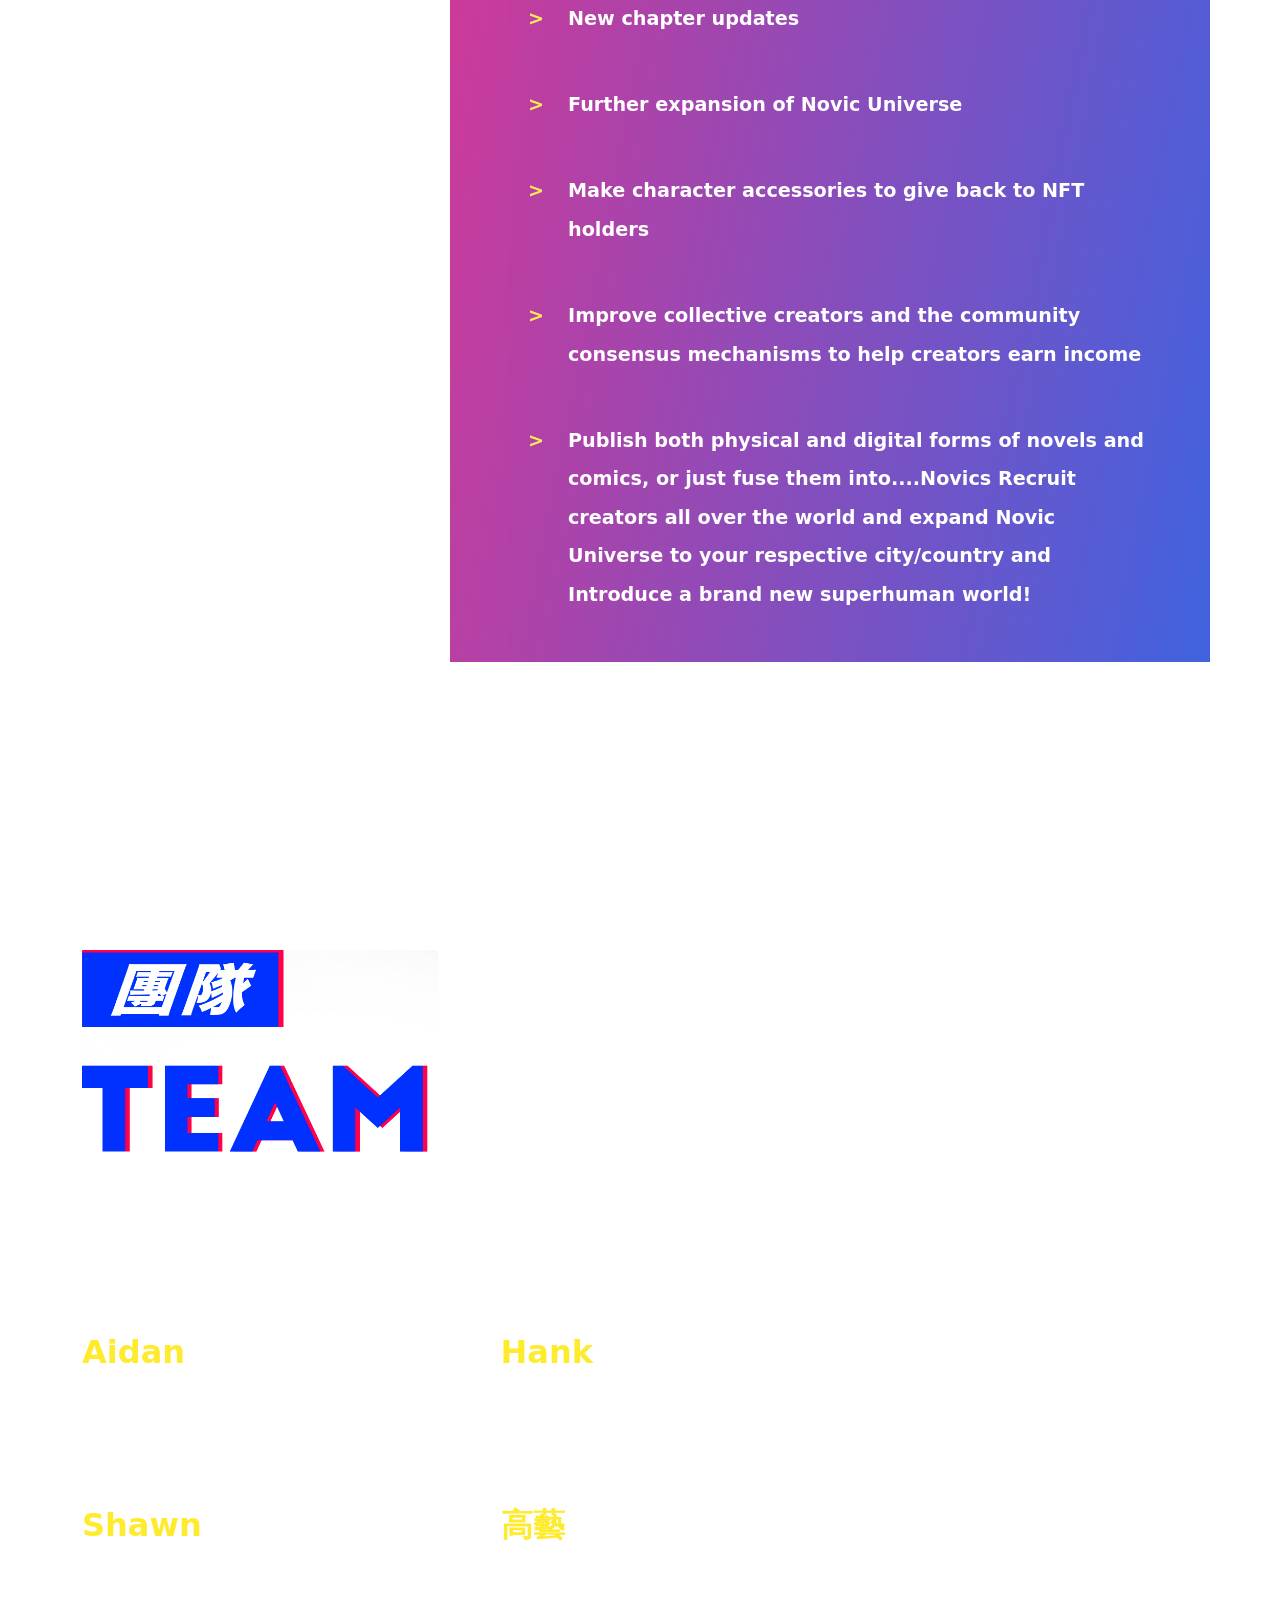
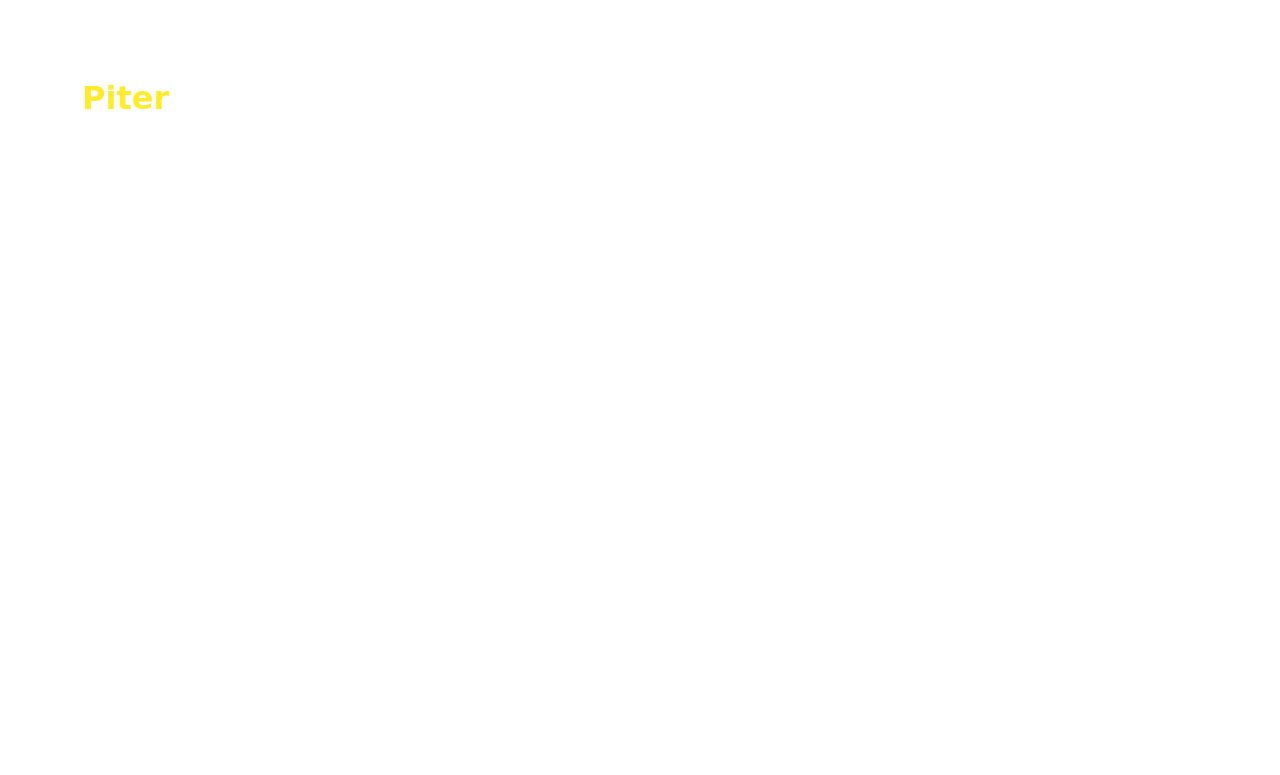
==== commit d58719d0: "navbar修正padding" ====
--- a/index _en.html
+++ b/index _en.html
@@ -11,7 +11,7 @@
 </head>
 <body>
   <nav class="navbar navbar-expand-xxl navbar-dark" aria-label="Seventh navbar example" id="nav">
-    <div class="container-fluid">
+    <div class="container-fluid" id="nav-content">
       <a class="navbar-brand" href="#">
         <svg 
         xmlns="http://www.w3.org/2000/svg"
@@ -28,7 +28,7 @@
       <div class="collapse navbar-collapse justify-content-md-center" id="navbarsExampleXxl">
         <ul class="navbar-nav">
           <li class="nav-item">
-            <a class="nav-link" href="#main">worldview</a>
+            <a class="nav-link" href="#main">Worldview</a>
           </li>
           <li class="nav-item">
             <a class="nav-link" href="#">Character </a>
@@ -37,16 +37,16 @@
             <a class="nav-link" href="#vision">Vision</a>
           </li>
           <li class="nav-item">
-            <a class="nav-link" href="#utility">utility</a>
+            <a class="nav-link" href="#utility">Utility</a>
           </li>
           <li class="nav-item">
             <a class="nav-link">Mint</a>
           </li>
           <li class="nav-item">
-            <a class="nav-link" href="#roadmap">roadmap</a>
-          </li>
-          <li class="nav-item">
-            <a class="nav-link" href="#team">team</a>
+            <a class="nav-link" href="#roadmap">Roadmap</a>
+          </li>
+          <li class="nav-item">
+            <a class="nav-link" href="#team">Team</a>
           </li>
         </ul>
       </div>
--- a/main.css
+++ b/main.css
@@ -13,7 +13,9 @@
   background-image: -webkit-linear-gradient( 5deg, rgb(194,8,128) 0%, rgb(17,60,216) 100%);
   background-image: -ms-linear-gradient( 5deg, rgb(194,8,128) 0%, rgb(17,60,216) 100%);
 }
-
+#nav-content {
+  padding-right: 0;
+}
 .nav-link {
   display: block;
   text-decoration: none;
@@ -215,7 +217,7 @@
   .language, .swith_language{
     display: none;
   }
-  .logo {
+  .logo, #utility > img {
     width: 80%;
   }
   .join_button {
@@ -224,4 +226,7 @@
   .stons {
     display: none;
   }
-}
+  #vision_title {
+    width: 60%;
+  }
+}
